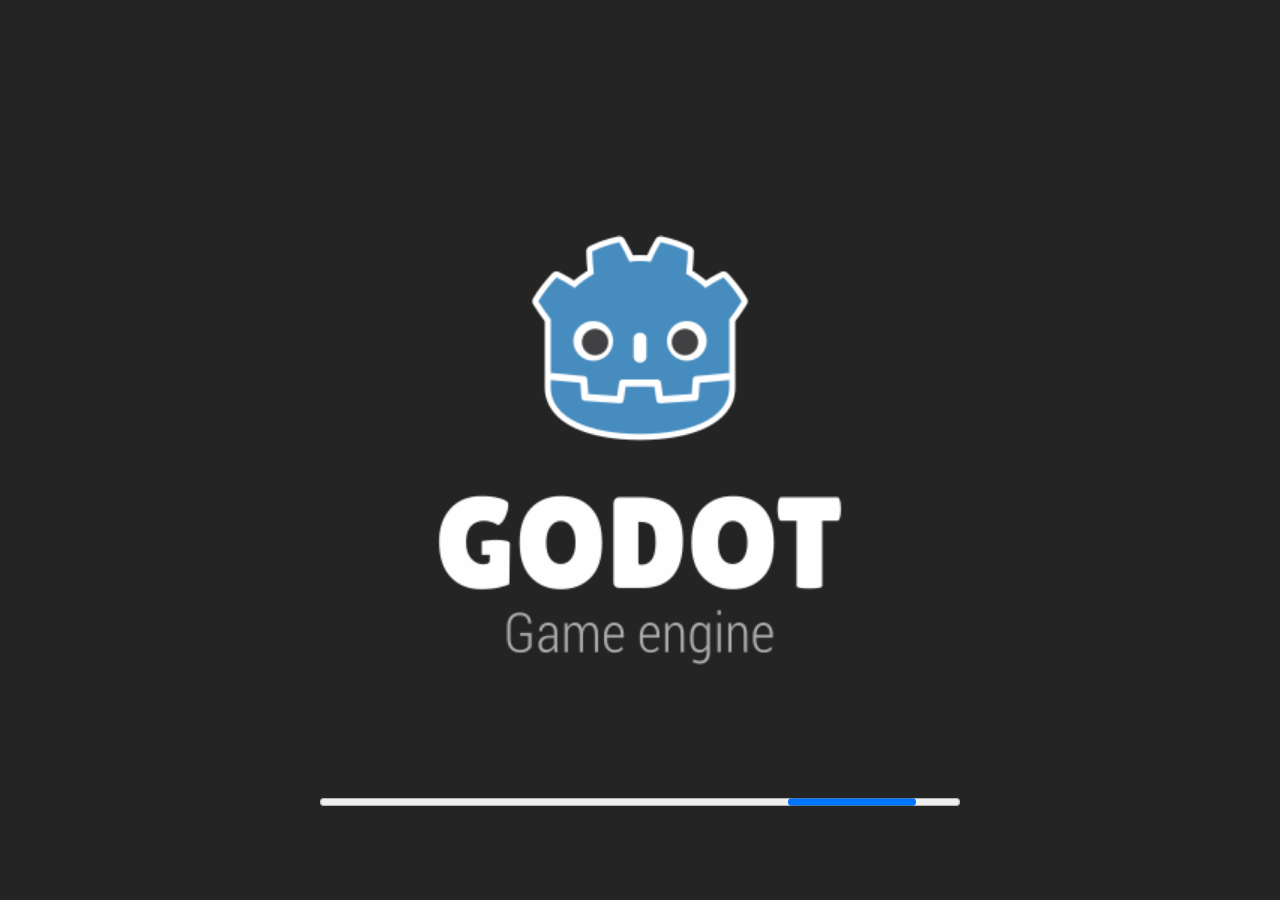
==== index.html @ 2baf475e "created page" ====
<!DOCTYPE html>
<html lang="en">
	<head>
		<meta charset="utf-8">
		<meta name="viewport" content="width=device-width, user-scalable=no, initial-scale=1.0">
		<title>CARLITO</title>
		<style>
html, body, #canvas {
	margin: 0;
	padding: 0;
	border: 0;
}

body {
	color: white;
	background-color: black;
	overflow: hidden;
	touch-action: none;
}

#canvas {
	display: block;
}

#canvas:focus {
	outline: none;
}

#status, #status-splash, #status-progress {
	position: absolute;
	left: 0;
	right: 0;
}

#status, #status-splash {
	top: 0;
	bottom: 0;
}

#status {
	background-color: #242424;
	display: flex;
	flex-direction: column;
	justify-content: center;
	align-items: center;
	visibility: hidden;
}

#status-splash {
	max-height: 100%;
	max-width: 100%;
	margin: auto;
}

#status-splash.show-image--false {
	display: none;
}

#status-splash.fullsize--true {
	height: 100%;
	width: 100%;
	object-fit: contain;
}

#status-splash.use-filter--false {
	image-rendering: pixelated;
}

#status-progress, #status-notice {
	display: none;
}

#status-progress {
	bottom: 10%;
	width: 50%;
	margin: 0 auto;
}

#status-notice {
	background-color: #5b3943;
	border-radius: 0.5rem;
	border: 1px solid #9b3943;
	color: #e0e0e0;
	font-family: 'Noto Sans', 'Droid Sans', Arial, sans-serif;
	line-height: 1.3;
	margin: 0 2rem;
	overflow: hidden;
	padding: 1rem;
	text-align: center;
	z-index: 1;
}
		</style>
		<link id="-gd-engine-icon" rel="icon" type="image/png" href="carlito.icon.png" />
<link rel="apple-touch-icon" href="carlito.apple-touch-icon.png"/>

	</head>
	<body>
		<canvas id="canvas">
			Your browser does not support the canvas tag.
		</canvas>

		<noscript>
			Your browser does not support JavaScript.
		</noscript>

		<div id="status">
			<img id="status-splash" class="show-image--true fullsize--true use-filter--true" src="carlito.png" alt="">
			<progress id="status-progress"></progress>
			<div id="status-notice"></div>
		</div>

		<script src="carlito.js"></script>
		<script>
const GODOT_CONFIG = {"args":[],"canvasResizePolicy":2,"emscriptenPoolSize":8,"ensureCrossOriginIsolationHeaders":true,"executable":"carlito","experimentalVK":false,"fileSizes":{"carlito.pck":10056896,"carlito.wasm":37700666},"focusCanvas":true,"gdextensionLibs":[],"godotPoolSize":4};
const GODOT_THREADS_ENABLED = false;
const engine = new Engine(GODOT_CONFIG);

(function () {
	const statusOverlay = document.getElementById('status');
	const statusProgress = document.getElementById('status-progress');
	const statusNotice = document.getElementById('status-notice');

	let initializing = true;
	let statusMode = '';

	function setStatusMode(mode) {
		if (statusMode === mode || !initializing) {
			return;
		}
		if (mode === 'hidden') {
			statusOverlay.remove();
			initializing = false;
			return;
		}
		statusOverlay.style.visibility = 'visible';
		statusProgress.style.display = mode === 'progress' ? 'block' : 'none';
		statusNotice.style.display = mode === 'notice' ? 'block' : 'none';
		statusMode = mode;
	}

	function setStatusNotice(text) {
		while (statusNotice.lastChild) {
			statusNotice.removeChild(statusNotice.lastChild);
		}
		const lines = text.split('\n');
		lines.forEach((line) => {
			statusNotice.appendChild(document.createTextNode(line));
			statusNotice.appendChild(document.createElement('br'));
		});
	}

	function displayFailureNotice(err) {
		console.error(err);
		if (err instanceof Error) {
			setStatusNotice(err.message);
		} else if (typeof err === 'string') {
			setStatusNotice(err);
		} else {
			setStatusNotice('An unknown error occurred.');
		}
		setStatusMode('notice');
		initializing = false;
	}

	const missing = Engine.getMissingFeatures({
		threads: GODOT_THREADS_ENABLED,
	});

	if (missing.length !== 0) {
		if (GODOT_CONFIG['serviceWorker'] && GODOT_CONFIG['ensureCrossOriginIsolationHeaders'] && 'serviceWorker' in navigator) {
			let serviceWorkerRegistrationPromise;
			try {
				serviceWorkerRegistrationPromise = navigator.serviceWorker.getRegistration();
			} catch (err) {
				serviceWorkerRegistrationPromise = Promise.reject(new Error('Service worker registration failed.'));
			}
			// There's a chance that installing the service worker would fix the issue
			Promise.race([
				serviceWorkerRegistrationPromise.then((registration) => {
					if (registration != null) {
						return Promise.reject(new Error('Service worker already exists.'));
					}
					return registration;
				}).then(() => engine.installServiceWorker()),
				// For some reason, `getRegistration()` can stall
				new Promise((resolve) => {
					setTimeout(() => resolve(), 2000);
				}),
			]).then(() => {
				// Reload if there was no error.
				window.location.reload();
			}).catch((err) => {
				console.error('Error while registering service worker:', err);
			});
		} else {
			// Display the message as usual
			const missingMsg = 'Error\nThe following features required to run Godot projects on the Web are missing:\n';
			displayFailureNotice(missingMsg + missing.join('\n'));
		}
	} else {
		setStatusMode('progress');
		engine.startGame({
			'onProgress': function (current, total) {
				if (current > 0 && total > 0) {
					statusProgress.value = current;
					statusProgress.max = total;
				} else {
					statusProgress.removeAttribute('value');
					statusProgress.removeAttribute('max');
				}
			},
		}).then(() => {
			setStatusMode('hidden');
		}, displayFailureNotice);
	}
}());
		</script>
	</body>
</html>
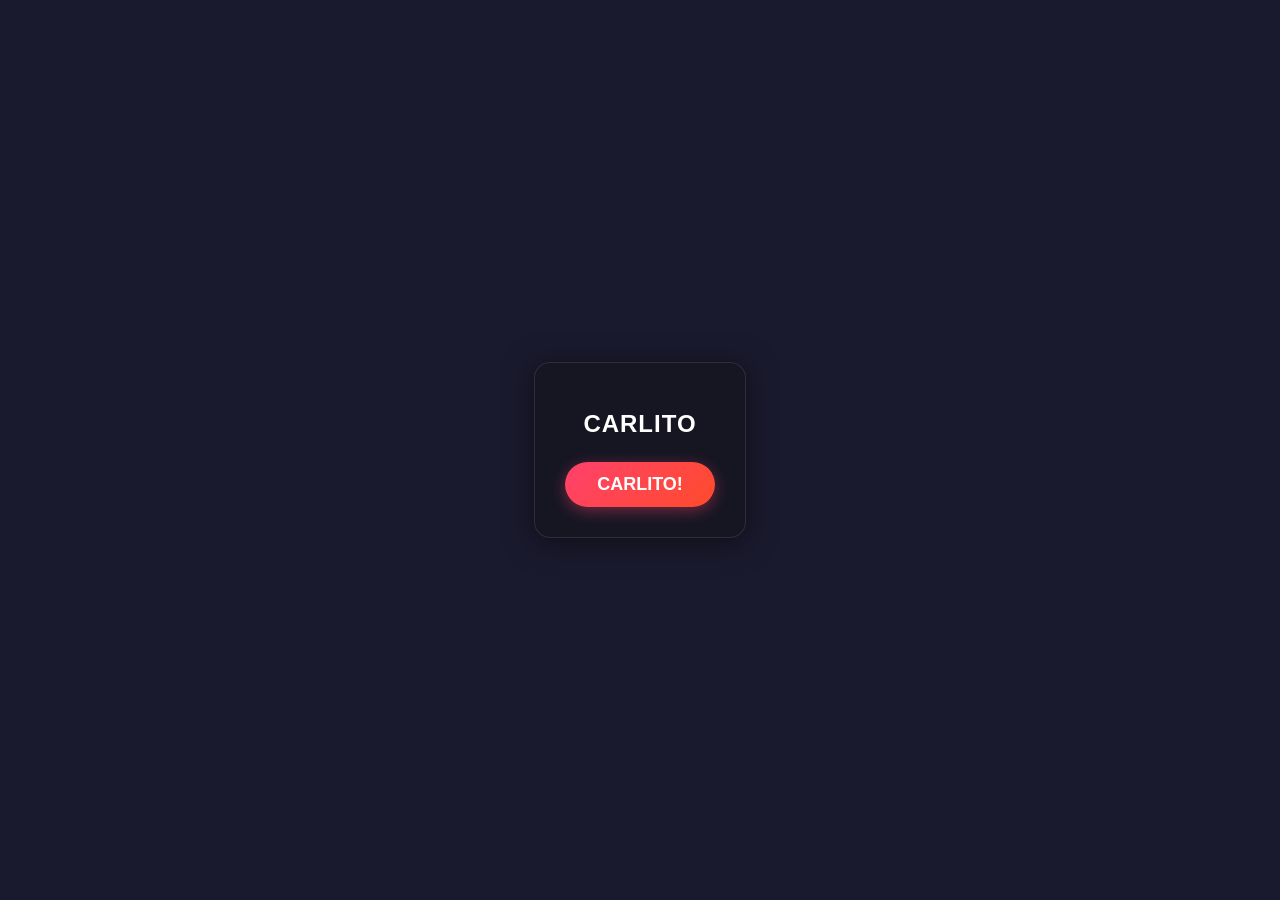
==== commit c488946b: "updated index" ====
--- a/index.html
+++ b/index.html
@@ -1,220 +1,59 @@
 <!DOCTYPE html>
 <html lang="en">
-	<head>
-		<meta charset="utf-8">
-		<meta name="viewport" content="width=device-width, user-scalable=no, initial-scale=1.0">
-		<title>CARLITO</title>
-		<style>
-html, body, #canvas {
-	margin: 0;
-	padding: 0;
-	border: 0;
-}
-
-body {
-	color: white;
-	background-color: black;
-	overflow: hidden;
-	touch-action: none;
-}
-
-#canvas {
-	display: block;
-}
-
-#canvas:focus {
-	outline: none;
-}
-
-#status, #status-splash, #status-progress {
-	position: absolute;
-	left: 0;
-	right: 0;
-}
-
-#status, #status-splash {
-	top: 0;
-	bottom: 0;
-}
-
-#status {
-	background-color: #242424;
-	display: flex;
-	flex-direction: column;
-	justify-content: center;
-	align-items: center;
-	visibility: hidden;
-}
-
-#status-splash {
-	max-height: 100%;
-	max-width: 100%;
-	margin: auto;
-}
-
-#status-splash.show-image--false {
-	display: none;
-}
-
-#status-splash.fullsize--true {
-	height: 100%;
-	width: 100%;
-	object-fit: contain;
-}
-
-#status-splash.use-filter--false {
-	image-rendering: pixelated;
-}
-
-#status-progress, #status-notice {
-	display: none;
-}
-
-#status-progress {
-	bottom: 10%;
-	width: 50%;
-	margin: 0 auto;
-}
-
-#status-notice {
-	background-color: #5b3943;
-	border-radius: 0.5rem;
-	border: 1px solid #9b3943;
-	color: #e0e0e0;
-	font-family: 'Noto Sans', 'Droid Sans', Arial, sans-serif;
-	line-height: 1.3;
-	margin: 0 2rem;
-	overflow: hidden;
-	padding: 1rem;
-	text-align: center;
-	z-index: 1;
-}
-		</style>
-		<link id="-gd-engine-icon" rel="icon" type="image/png" href="carlito.icon.png" />
-<link rel="apple-touch-icon" href="carlito.apple-touch-icon.png"/>
-
-	</head>
-	<body>
-		<canvas id="canvas">
-			Your browser does not support the canvas tag.
-		</canvas>
-
-		<noscript>
-			Your browser does not support JavaScript.
-		</noscript>
-
-		<div id="status">
-			<img id="status-splash" class="show-image--true fullsize--true use-filter--true" src="carlito.png" alt="">
-			<progress id="status-progress"></progress>
-			<div id="status-notice"></div>
-		</div>
-
-		<script src="carlito.js"></script>
-		<script>
-const GODOT_CONFIG = {"args":[],"canvasResizePolicy":2,"emscriptenPoolSize":8,"ensureCrossOriginIsolationHeaders":true,"executable":"carlito","experimentalVK":false,"fileSizes":{"carlito.pck":10056896,"carlito.wasm":37700666},"focusCanvas":true,"gdextensionLibs":[],"godotPoolSize":4};
-const GODOT_THREADS_ENABLED = false;
-const engine = new Engine(GODOT_CONFIG);
-
-(function () {
-	const statusOverlay = document.getElementById('status');
-	const statusProgress = document.getElementById('status-progress');
-	const statusNotice = document.getElementById('status-notice');
-
-	let initializing = true;
-	let statusMode = '';
-
-	function setStatusMode(mode) {
-		if (statusMode === mode || !initializing) {
-			return;
-		}
-		if (mode === 'hidden') {
-			statusOverlay.remove();
-			initializing = false;
-			return;
-		}
-		statusOverlay.style.visibility = 'visible';
-		statusProgress.style.display = mode === 'progress' ? 'block' : 'none';
-		statusNotice.style.display = mode === 'notice' ? 'block' : 'none';
-		statusMode = mode;
-	}
-
-	function setStatusNotice(text) {
-		while (statusNotice.lastChild) {
-			statusNotice.removeChild(statusNotice.lastChild);
-		}
-		const lines = text.split('\n');
-		lines.forEach((line) => {
-			statusNotice.appendChild(document.createTextNode(line));
-			statusNotice.appendChild(document.createElement('br'));
-		});
-	}
-
-	function displayFailureNotice(err) {
-		console.error(err);
-		if (err instanceof Error) {
-			setStatusNotice(err.message);
-		} else if (typeof err === 'string') {
-			setStatusNotice(err);
-		} else {
-			setStatusNotice('An unknown error occurred.');
-		}
-		setStatusMode('notice');
-		initializing = false;
-	}
-
-	const missing = Engine.getMissingFeatures({
-		threads: GODOT_THREADS_ENABLED,
-	});
-
-	if (missing.length !== 0) {
-		if (GODOT_CONFIG['serviceWorker'] && GODOT_CONFIG['ensureCrossOriginIsolationHeaders'] && 'serviceWorker' in navigator) {
-			let serviceWorkerRegistrationPromise;
-			try {
-				serviceWorkerRegistrationPromise = navigator.serviceWorker.getRegistration();
-			} catch (err) {
-				serviceWorkerRegistrationPromise = Promise.reject(new Error('Service worker registration failed.'));
-			}
-			// There's a chance that installing the service worker would fix the issue
-			Promise.race([
-				serviceWorkerRegistrationPromise.then((registration) => {
-					if (registration != null) {
-						return Promise.reject(new Error('Service worker already exists.'));
-					}
-					return registration;
-				}).then(() => engine.installServiceWorker()),
-				// For some reason, `getRegistration()` can stall
-				new Promise((resolve) => {
-					setTimeout(() => resolve(), 2000);
-				}),
-			]).then(() => {
-				// Reload if there was no error.
-				window.location.reload();
-			}).catch((err) => {
-				console.error('Error while registering service worker:', err);
-			});
-		} else {
-			// Display the message as usual
-			const missingMsg = 'Error\nThe following features required to run Godot projects on the Web are missing:\n';
-			displayFailureNotice(missingMsg + missing.join('\n'));
-		}
-	} else {
-		setStatusMode('progress');
-		engine.startGame({
-			'onProgress': function (current, total) {
-				if (current > 0 && total > 0) {
-					statusProgress.value = current;
-					statusProgress.max = total;
-				} else {
-					statusProgress.removeAttribute('value');
-					statusProgress.removeAttribute('max');
-				}
-			},
-		}).then(() => {
-			setStatusMode('hidden');
-		}, displayFailureNotice);
-	}
-}());
-		</script>
-	</body>
-</html>
-
+<head>
+    <meta charset="UTF-8">
+    <meta name="viewport" content="width=device-width, initial-scale=1.0">
+    <title>Game Launcher</title>
+    <style>
+        body {
+            font-family: 'Segoe UI', Tahoma, Geneva, Verdana, sans-serif;
+            background-color: #1a1a2e;
+            color: #ffffff;
+            display: flex;
+            justify-content: center;
+            align-items: center;
+            height: 100vh;
+            margin: 0;
+        }
+        .container {
+            text-align: center;
+            padding: 30px;
+            background: #161623;
+            border-radius: 16px;
+            box-shadow: 0 4px 30px rgba(0, 0, 0, 0.5);
+            border: 1px solid rgba(255, 255, 255, 0.1);
+        }
+        h1 {
+            margin-bottom: 24px;
+            font-size: 24px;
+            letter-spacing: 1px;
+        }
+        .play-button {
+            display: inline-block;
+            padding: 12px 32px;
+            font-size: 18px;
+            font-weight: bold;
+            color: #ffffff;
+            background: linear-gradient(135deg, #ff416c, #ff4b2b);
+            border: none;
+            border-radius: 50px;
+            text-decoration: none;
+            box-shadow: 0 4px 15px rgba(255, 65, 108, 0.4);
+            transition: transform 0.2s, box-shadow 0.2s;
+        }
+        .play-button:hover {
+            transform: translateY(-2px);
+            box-shadow: 0 6px 20px rgba(255, 65, 108, 0.6);
+        }
+        .play-button:active {
+            transform: translateY(1px);
+        }
+    </style>
+</head>
+<body>
+    <div class="container">
+        <h1>CARLITO</h1>
+        <a href="carlito.html" class="play-button">CARLITO!</a>
+    </div>
+</body>
+</html>
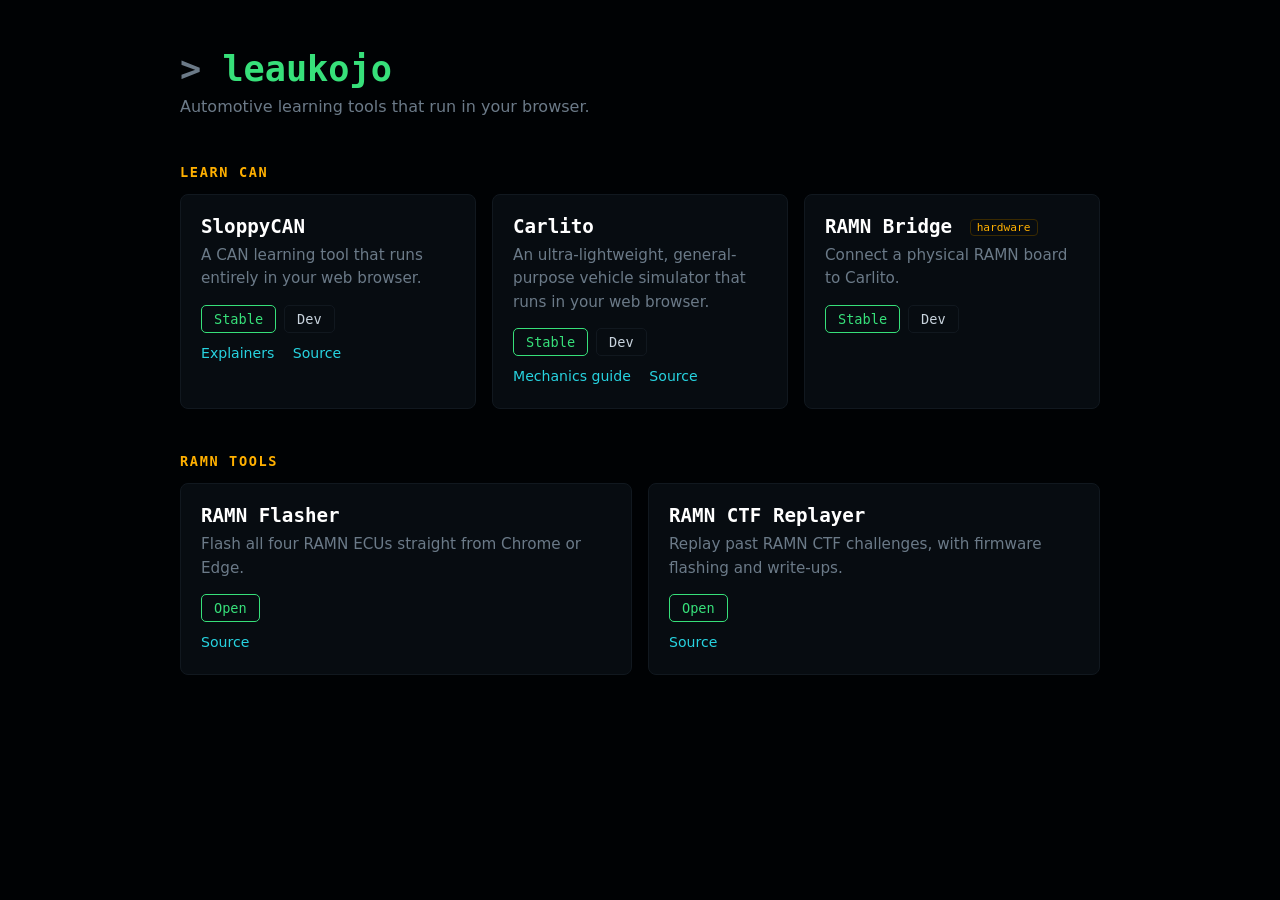
==== commit 03050d82: "Create index.html" ====
--- a/index.html
+++ b/index.html
@@ -1,59 +1,99 @@
 <!DOCTYPE html>
 <html lang="en">
 <head>
-    <meta charset="UTF-8">
-    <meta name="viewport" content="width=device-width, initial-scale=1.0">
-    <title>Game Launcher</title>
-    <style>
-        body {
-            font-family: 'Segoe UI', Tahoma, Geneva, Verdana, sans-serif;
-            background-color: #1a1a2e;
-            color: #ffffff;
-            display: flex;
-            justify-content: center;
-            align-items: center;
-            height: 100vh;
-            margin: 0;
-        }
-        .container {
-            text-align: center;
-            padding: 30px;
-            background: #161623;
-            border-radius: 16px;
-            box-shadow: 0 4px 30px rgba(0, 0, 0, 0.5);
-            border: 1px solid rgba(255, 255, 255, 0.1);
-        }
-        h1 {
-            margin-bottom: 24px;
-            font-size: 24px;
-            letter-spacing: 1px;
-        }
-        .play-button {
-            display: inline-block;
-            padding: 12px 32px;
-            font-size: 18px;
-            font-weight: bold;
-            color: #ffffff;
-            background: linear-gradient(135deg, #ff416c, #ff4b2b);
-            border: none;
-            border-radius: 50px;
-            text-decoration: none;
-            box-shadow: 0 4px 15px rgba(255, 65, 108, 0.4);
-            transition: transform 0.2s, box-shadow 0.2s;
-        }
-        .play-button:hover {
-            transform: translateY(-2px);
-            box-shadow: 0 6px 20px rgba(255, 65, 108, 0.6);
-        }
-        .play-button:active {
-            transform: translateY(1px);
-        }
-    </style>
+<meta charset="utf-8">
+<meta name="viewport" content="width=device-width, initial-scale=1">
+<title>Leaukojo · browser tools for learning CAN</title>
+<meta name="description" content="Browser-based automotive learning tools: SloppyCAN, Carlito, RAMN Flasher, RAMN CTF Replayer.">
+<style>
+  :root {
+    --bg: #000204; --panel: #070c11; --border: #11181f; --text: #c9d4de; --dim: #6b7a88;
+    --green: #37e07a; --amber: #ffb000; --cyan: #27d3e0; --blue: #5aa6f0;
+    --mono: ui-monospace, "Cascadia Mono", Consolas, monospace;
+    --sans: system-ui, -apple-system, "Segoe UI", sans-serif;
+  }
+  * { box-sizing: border-box; }
+  body { margin: 0; background: var(--bg); color: var(--text); font: 16px/1.55 var(--sans); }
+  main { max-width: 960px; margin: 0 auto; padding: 48px 20px 64px; }
+  a { color: var(--cyan); text-decoration: none; }
+  a:hover { text-decoration: underline; }
+  header h1 { font: 700 2.2rem var(--mono); margin: 0; color: var(--green); }
+  header h1::before { content: "> "; color: var(--dim); }
+  header p { color: var(--dim); margin: 6px 0 0; }
+  h2 { font: 600 .85rem var(--mono); text-transform: uppercase; letter-spacing: .12em; color: var(--amber); margin: 44px 0 14px; }
+  .grid { display: grid; grid-template-columns: repeat(auto-fit, minmax(280px, 1fr)); gap: 16px; }
+  .card { background: var(--panel); border: 1px solid var(--border); border-radius: 8px; padding: 20px; }
+  .card:hover { border-color: #1d2a36; }
+  .card h3 { margin: 0 0 6px; font: 600 1.2rem var(--mono); color: #fff; }
+  .card p { margin: 0 0 14px; color: var(--dim); font-size: .95rem; }
+  .btns { display: flex; flex-wrap: wrap; gap: 8px; margin-bottom: 10px; }
+  .btn { font: .85rem var(--mono); padding: 5px 12px; border: 1px solid var(--border); border-radius: 5px; color: var(--text); }
+  .btn.primary { border-color: var(--green); color: var(--green); }
+  .btn:hover { background: #0d151d; text-decoration: none; }
+  .links { font-size: .88rem; }
+  .links a { margin-right: 14px; white-space: nowrap; }
+  .tag { font: .7rem var(--mono); color: var(--amber); border: 1px solid #3a2a00; border-radius: 4px; padding: 1px 6px; margin-left: 6px; vertical-align: middle; }
+</style>
 </head>
 <body>
-    <div class="container">
-        <h1>CARLITO</h1>
-        <a href="carlito.html" class="play-button">CARLITO!</a>
+<main>
+  <header>
+    <h1>leaukojo</h1>
+    <p>Automotive learning tools that run in your browser.</p>
+  </header>
+
+  <h2>Learn CAN</h2>
+  <div class="grid">
+    <div class="card">
+      <h3>SloppyCAN</h3>
+      <p>A CAN learning tool that runs entirely in your web browser.</p>
+      <div class="btns">
+        <a class="btn primary" href="https://leaukojo.github.io/sloppycan/">Stable</a>
+        <a class="btn" href="https://leaukojo.github.io/sloppycan/dev/">Dev</a>
+      </div>
+      <div class="links">
+        <a href="https://leaukojo.github.io/sloppycan/explainers/">Explainers</a>
+        <a href="https://github.com/leaukojo/sloppycan">Source</a>
+      </div>
     </div>
+    <div class="card">
+      <h3>Carlito</h3>
+      <p>An ultra-lightweight, general-purpose vehicle simulator that runs in your web browser.</p>
+      <div class="btns">
+        <a class="btn primary" href="https://leaukojo.github.io/carlito/">Stable</a>
+        <a class="btn" href="https://leaukojo.github.io/carlito/dev/">Dev</a>
+      </div>
+      <div class="links">
+        <a href="https://leaukojo.github.io/carlito/guide/">Mechanics guide</a>
+        <a href="https://github.com/leaukojo/carlito">Source</a>
+      </div>
+    </div>
+    <div class="card">
+      <h3>RAMN Bridge <span class="tag">hardware</span></h3>
+      <p>Connect a physical RAMN board to Carlito.</p>
+      <div class="btns">
+        <a class="btn primary" href="https://leaukojo.github.io/sloppycan/carlito-bridge.html">Stable</a>
+        <a class="btn" href="https://leaukojo.github.io/sloppycan/dev/carlito-bridge.html">Dev</a>
+      </div>
+    </div>
+  </div>
+
+  <h2>RAMN tools</h2>
+  <div class="grid">
+    <div class="card">
+      <h3>RAMN Flasher</h3>
+      <p>Flash all four RAMN ECUs straight from Chrome or Edge.</p>
+      <div class="btns"><a class="btn primary" href="https://leaukojo.github.io/ramn-flasher/">Open</a></div>
+      <div class="links"><a href="https://github.com/leaukojo/ramn-flasher">Source</a></div>
+    </div>
+    <div class="card">
+      <h3>RAMN CTF Replayer</h3>
+      <p>Replay past RAMN CTF challenges, with firmware flashing and write-ups.</p>
+      <div class="btns"><a class="btn primary" href="https://leaukojo.github.io/ramn-ctf-replayer/">Open</a></div>
+      <div class="links"><a href="https://github.com/leaukojo/ramn-ctf-replayer">Source</a></div>
+    </div>
+  </div>
+
+</main>
 </body>
-</html>+</html>
